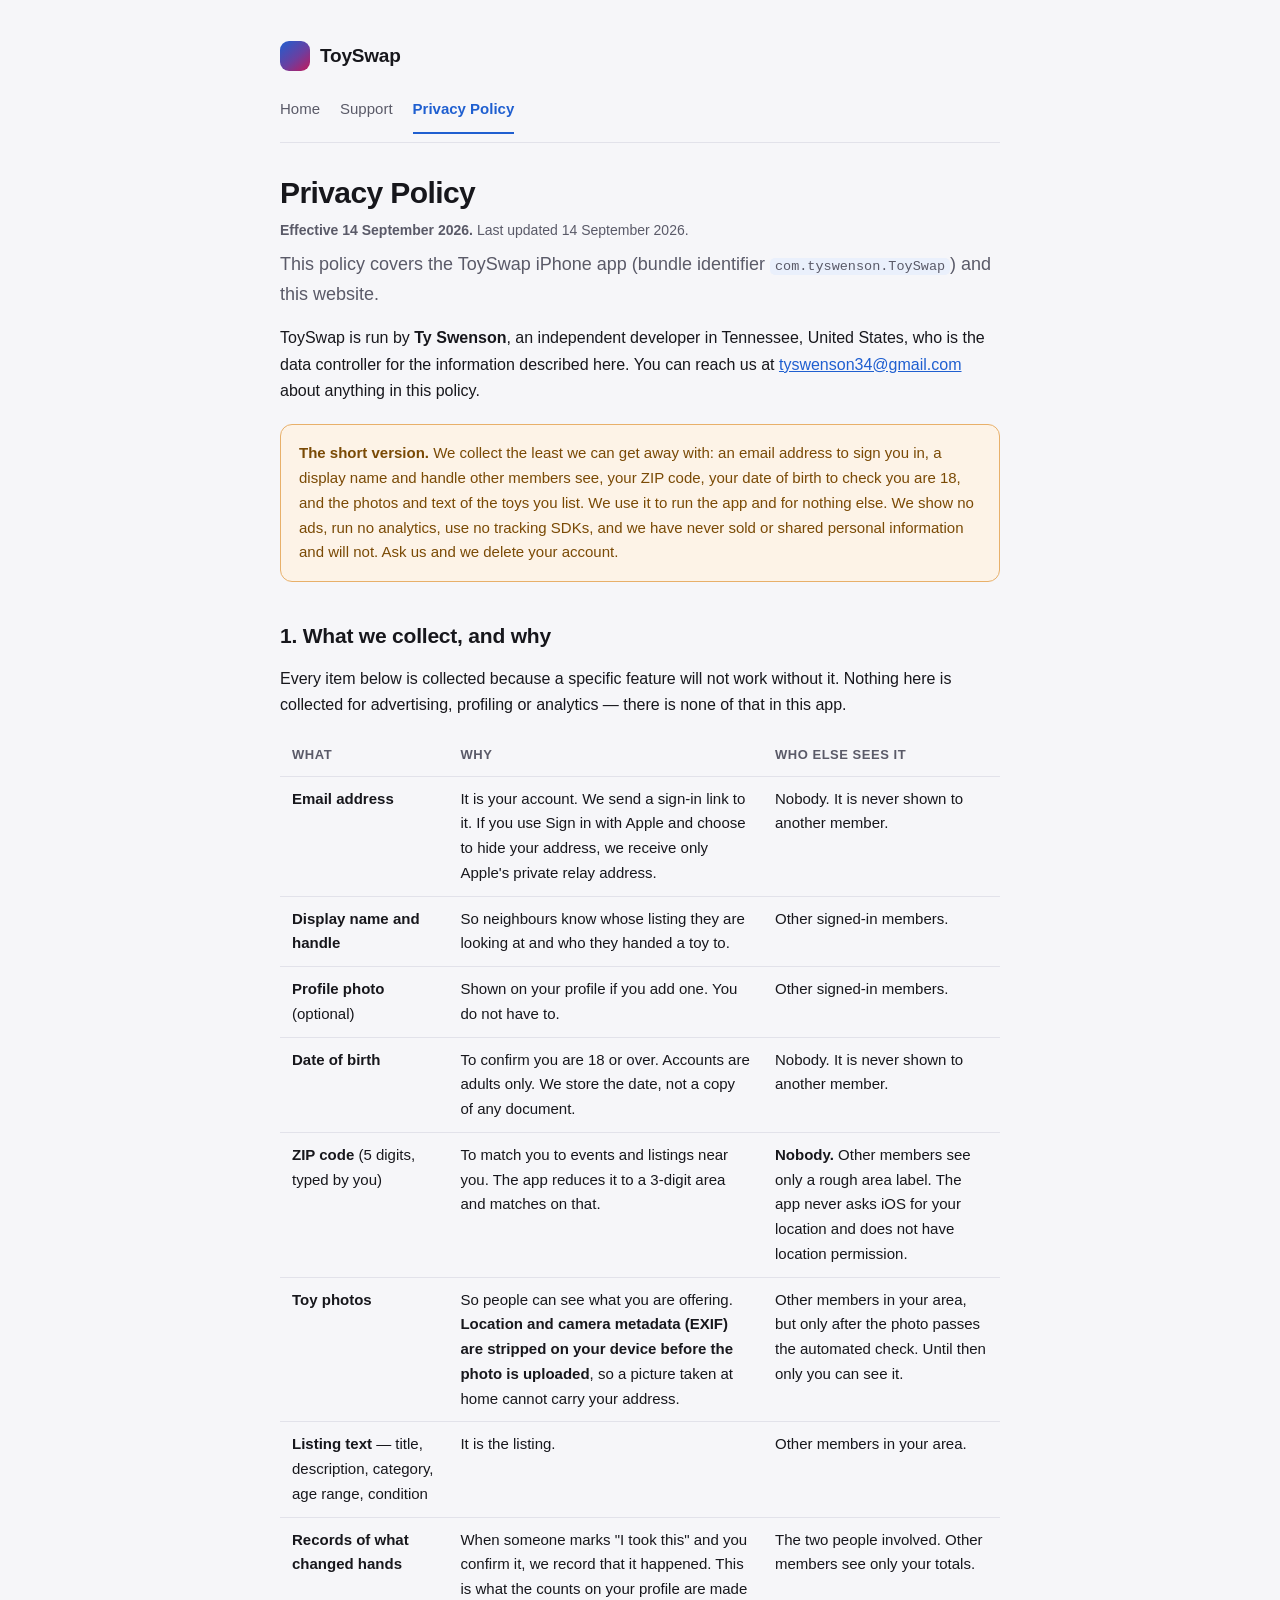
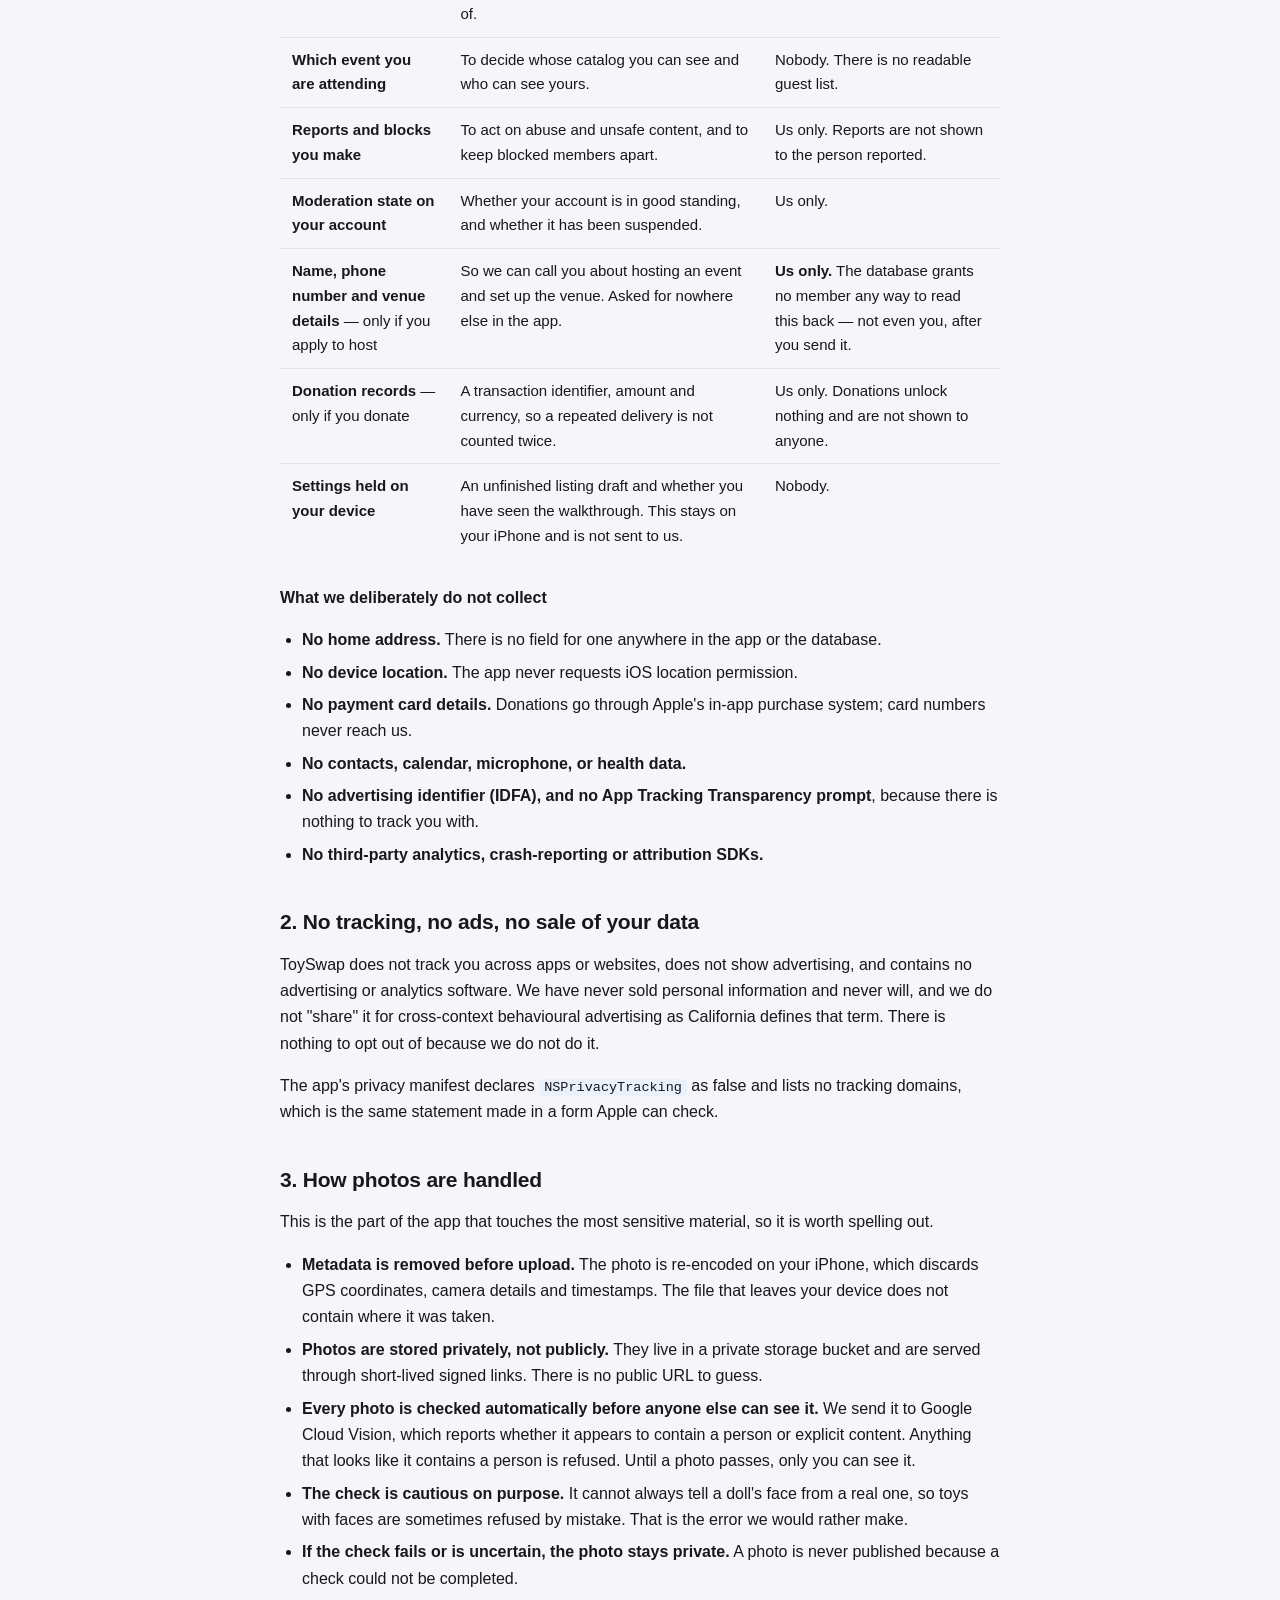
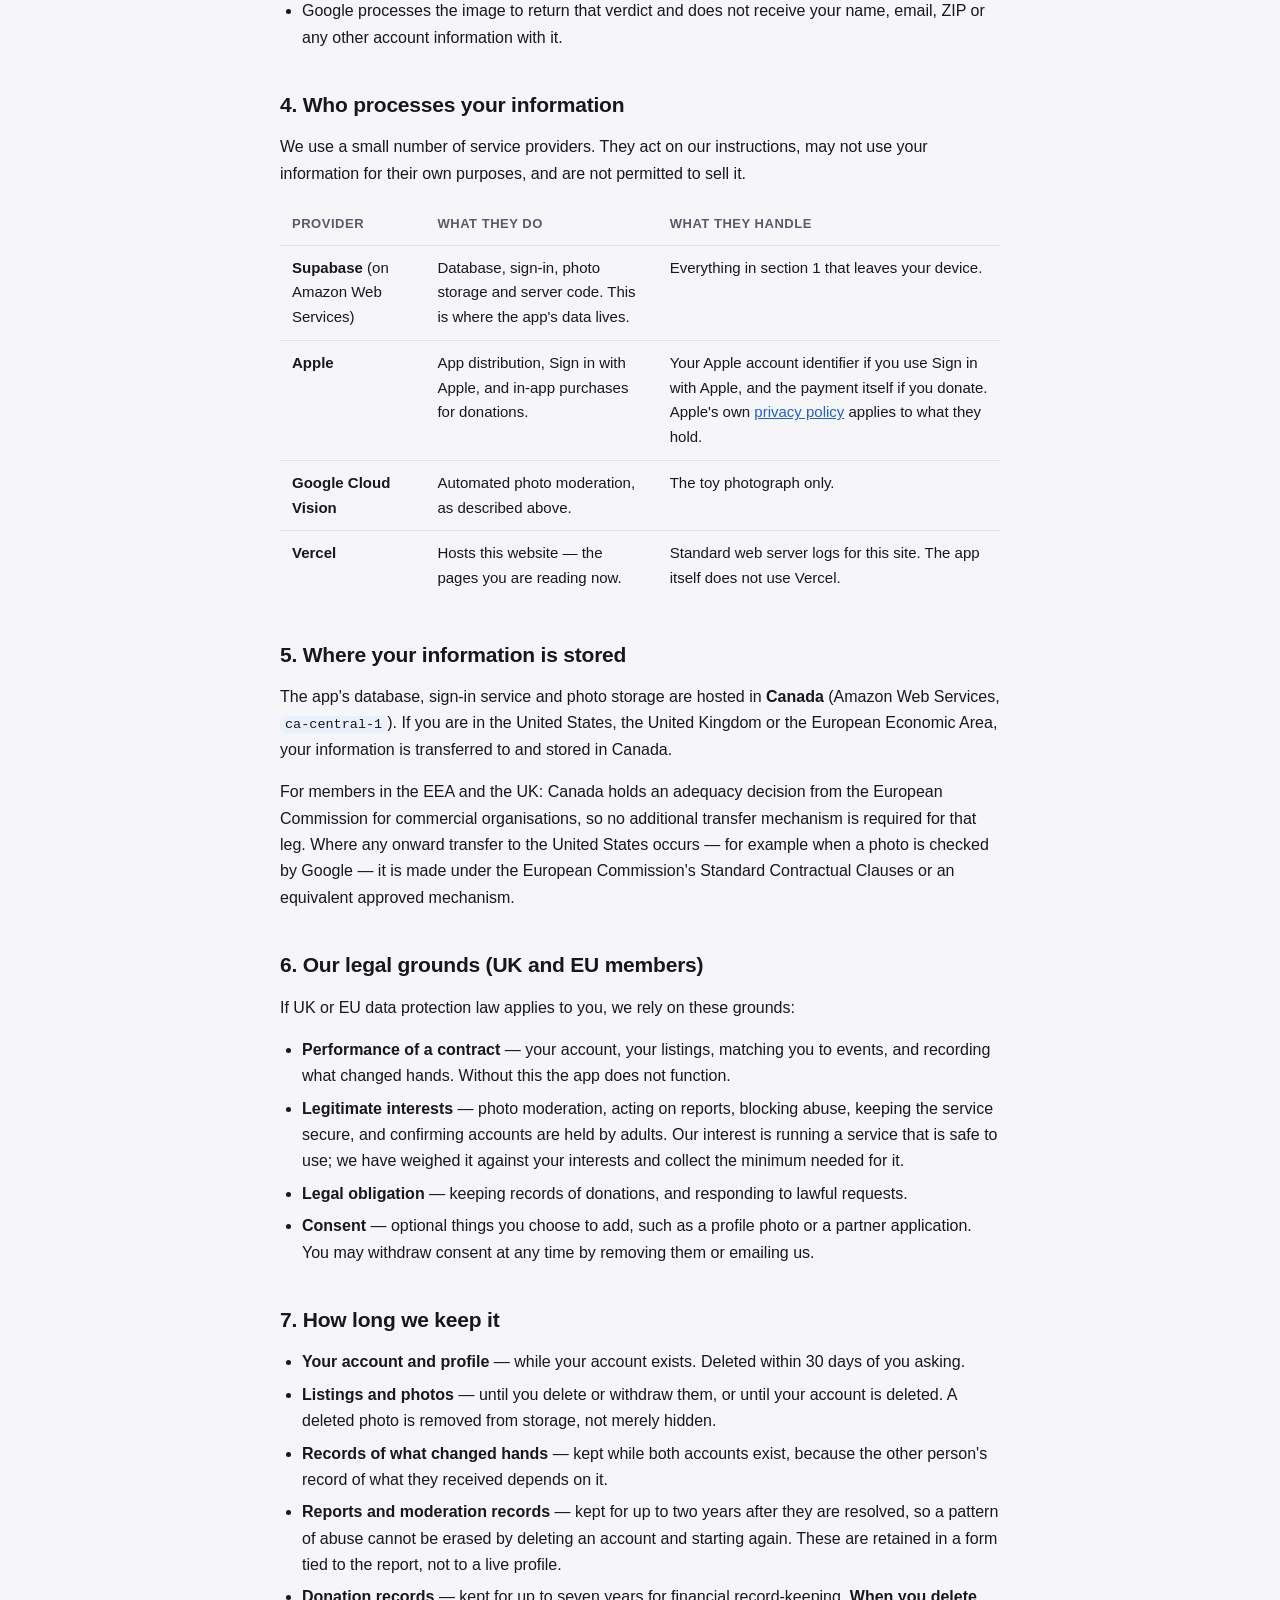
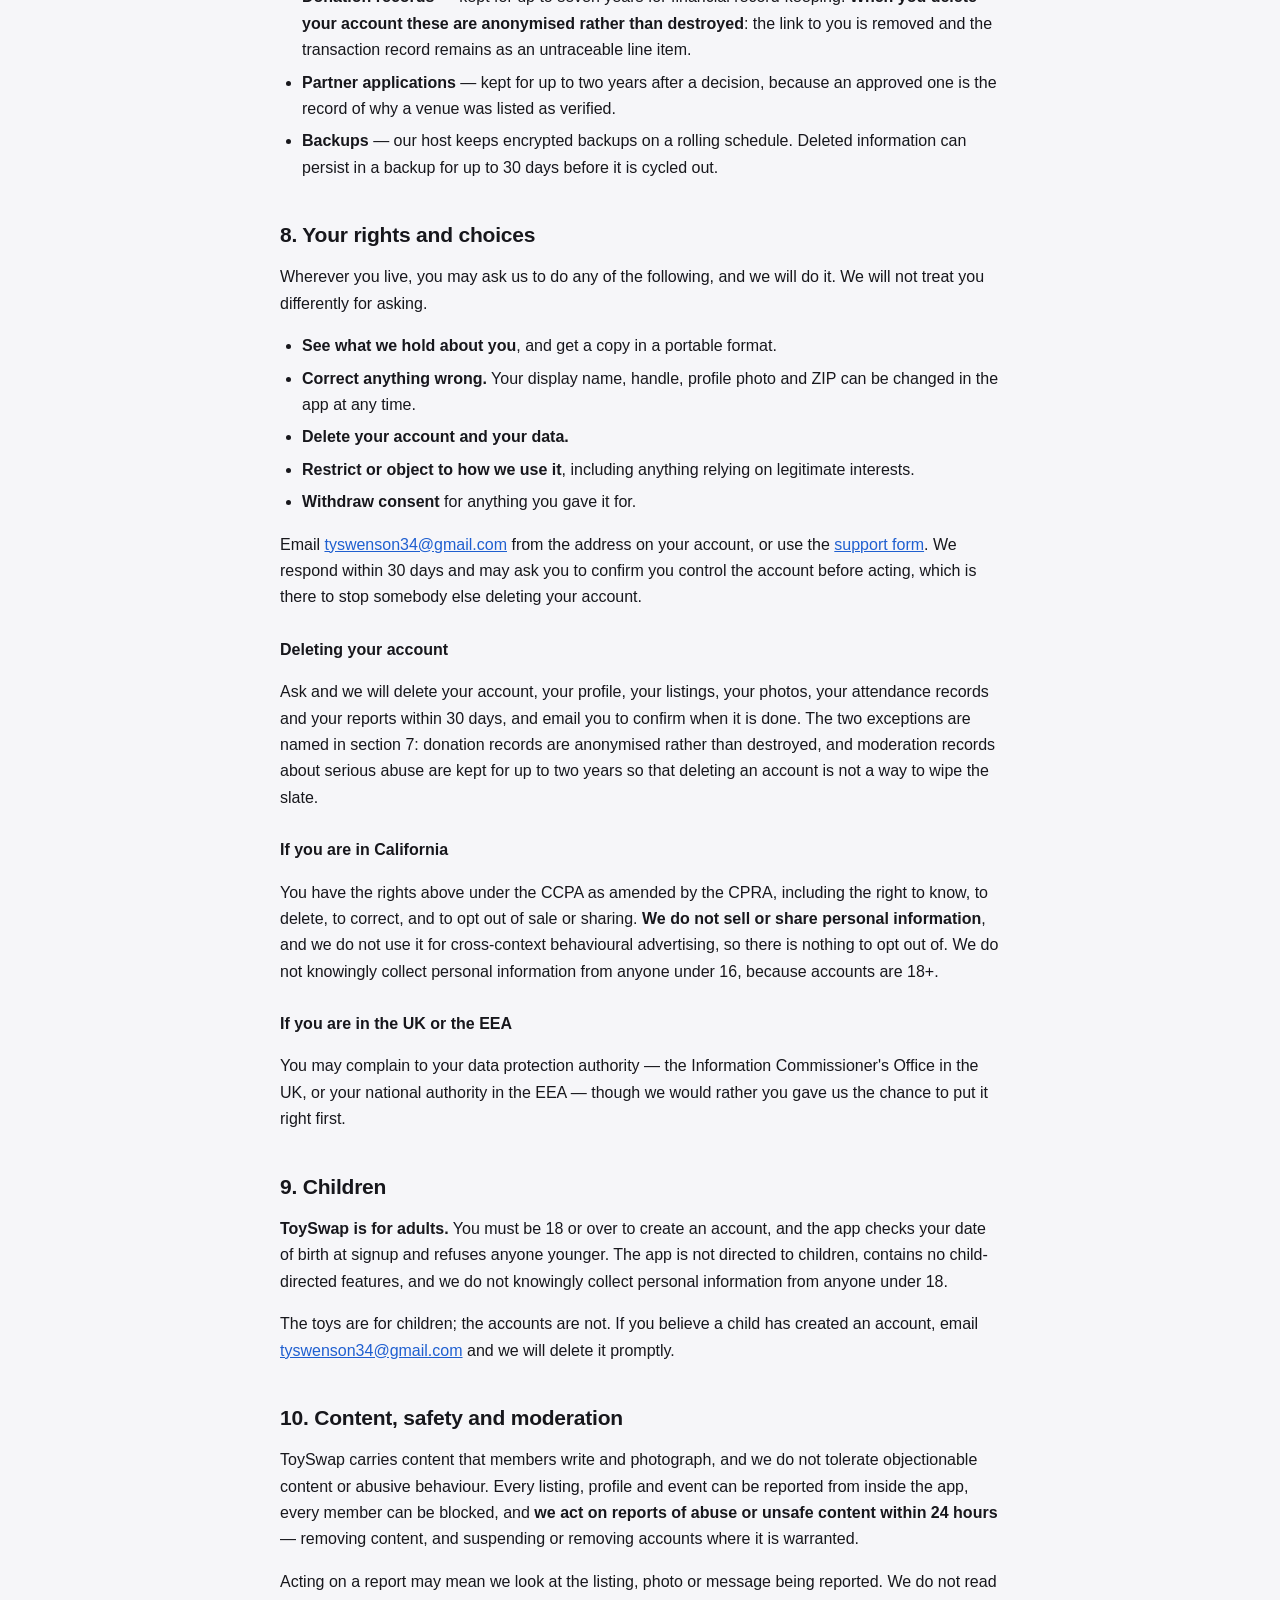
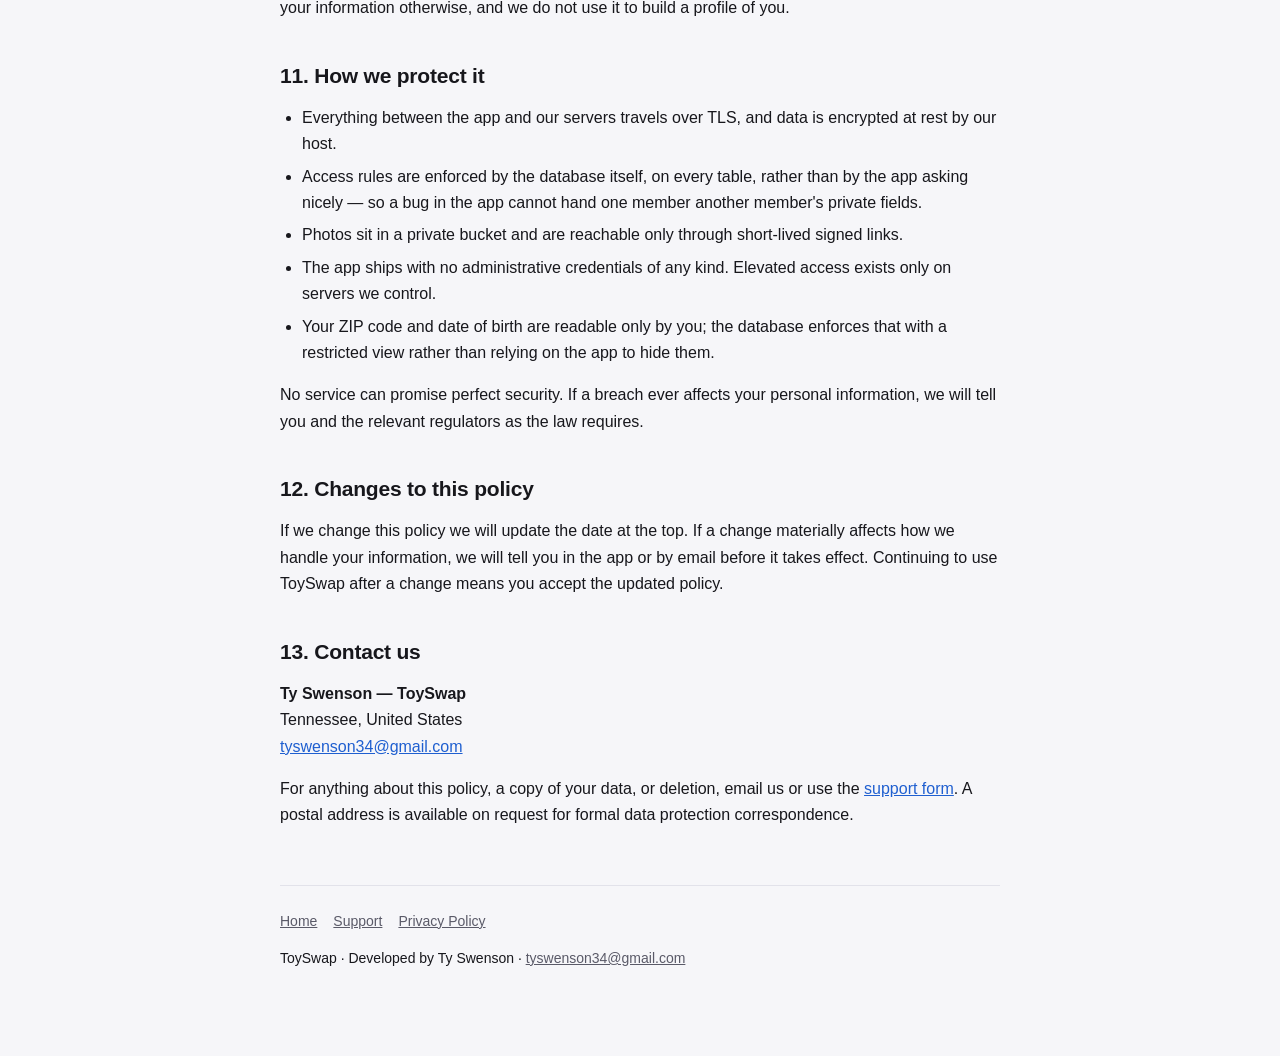
==== privacy.html @ 9ae92348 "ToySwap support and privacy site Static privacy policy and support portal for the ToySwap iPhone app" ====
<!DOCTYPE html>
<html lang="en">
<head>
<meta charset="utf-8">
<meta name="viewport" content="width=device-width, initial-scale=1">
<title>Privacy Policy — ToySwap</title>
<meta name="description" content="The ToySwap privacy policy: exactly what the app collects, why, who processes it, where it is stored, how long it is kept, and how to have it deleted.">
<meta name="color-scheme" content="light dark">
<link rel="stylesheet" href="/assets/style.css">
<link rel="icon" href="data:image/svg+xml,<svg xmlns='http://www.w3.org/2000/svg' viewBox='0 0 32 32'><rect width='32' height='32' rx='9' fill='%236b3fa0'/></svg>">
</head>
<body>
<div class="wrap">

<header class="site">
  <a class="logo" href="/"><span class="mark" aria-hidden="true"></span>ToySwap</a>
  <nav class="site" aria-label="Primary">
    <a href="/">Home</a>
    <a href="/support">Support</a>
    <a href="/privacy" aria-current="page">Privacy Policy</a>
  </nav>
</header>

<main>
  <h1>Privacy Policy</h1>
  <p class="meta"><strong>Effective 14 September 2026.</strong> Last updated 14 September 2026.</p>
  <p class="lede">
    This policy covers the ToySwap iPhone app (bundle identifier <code>com.tyswenson.ToySwap</code>)
    and this website.
  </p>

  <p>
    ToySwap is run by <strong>Ty Swenson</strong>, an independent developer in Tennessee, United
    States, who is the data controller for the information described here. You can reach us at
    <a href="mailto:tyswenson34@gmail.com">tyswenson34@gmail.com</a> about anything in this policy.
  </p>

  <div class="note">
    <p><strong>The short version.</strong> We collect the least we can get away with: an email
    address to sign you in, a display name and handle other members see, your ZIP code, your date
    of birth to check you are 18, and the photos and text of the toys you list. We use it to run
    the app and for nothing else. We show no ads, run no analytics, use no tracking SDKs, and we
    have never sold or shared personal information and will not. Ask us and we delete your
    account.</p>
  </div>

  <h2 id="collect">1. What we collect, and why</h2>
  <p>
    Every item below is collected because a specific feature will not work without it. Nothing here
    is collected for advertising, profiling or analytics — there is none of that in this app.
  </p>

  <div class="tablewrap">
  <table>
    <thead>
      <tr><th>What</th><th>Why</th><th>Who else sees it</th></tr>
    </thead>
    <tbody>
      <tr>
        <td><strong>Email address</strong></td>
        <td>It is your account. We send a sign-in link to it. If you use Sign in with Apple and choose to hide your address, we receive only Apple's private relay address.</td>
        <td>Nobody. It is never shown to another member.</td>
      </tr>
      <tr>
        <td><strong>Display name and handle</strong></td>
        <td>So neighbours know whose listing they are looking at and who they handed a toy to.</td>
        <td>Other signed-in members.</td>
      </tr>
      <tr>
        <td><strong>Profile photo</strong> (optional)</td>
        <td>Shown on your profile if you add one. You do not have to.</td>
        <td>Other signed-in members.</td>
      </tr>
      <tr>
        <td><strong>Date of birth</strong></td>
        <td>To confirm you are 18 or over. Accounts are adults only. We store the date, not a copy of any document.</td>
        <td>Nobody. It is never shown to another member.</td>
      </tr>
      <tr>
        <td><strong>ZIP code</strong> (5 digits, typed by you)</td>
        <td>To match you to events and listings near you. The app reduces it to a 3-digit area and matches on that.</td>
        <td><strong>Nobody.</strong> Other members see only a rough area label. The app never asks iOS for your location and does not have location permission.</td>
      </tr>
      <tr>
        <td><strong>Toy photos</strong></td>
        <td>So people can see what you are offering. <strong>Location and camera metadata (EXIF) are stripped on your device before the photo is uploaded</strong>, so a picture taken at home cannot carry your address.</td>
        <td>Other members in your area, but only after the photo passes the automated check. Until then only you can see it.</td>
      </tr>
      <tr>
        <td><strong>Listing text</strong> — title, description, category, age range, condition</td>
        <td>It is the listing.</td>
        <td>Other members in your area.</td>
      </tr>
      <tr>
        <td><strong>Records of what changed hands</strong></td>
        <td>When someone marks "I took this" and you confirm it, we record that it happened. This is what the counts on your profile are made of.</td>
        <td>The two people involved. Other members see only your totals.</td>
      </tr>
      <tr>
        <td><strong>Which event you are attending</strong></td>
        <td>To decide whose catalog you can see and who can see yours.</td>
        <td>Nobody. There is no readable guest list.</td>
      </tr>
      <tr>
        <td><strong>Reports and blocks you make</strong></td>
        <td>To act on abuse and unsafe content, and to keep blocked members apart.</td>
        <td>Us only. Reports are not shown to the person reported.</td>
      </tr>
      <tr>
        <td><strong>Moderation state on your account</strong></td>
        <td>Whether your account is in good standing, and whether it has been suspended.</td>
        <td>Us only.</td>
      </tr>
      <tr>
        <td><strong>Name, phone number and venue details</strong> — only if you apply to host</td>
        <td>So we can call you about hosting an event and set up the venue. Asked for nowhere else in the app.</td>
        <td><strong>Us only.</strong> The database grants no member any way to read this back — not even you, after you send it.</td>
      </tr>
      <tr>
        <td><strong>Donation records</strong> — only if you donate</td>
        <td>A transaction identifier, amount and currency, so a repeated delivery is not counted twice.</td>
        <td>Us only. Donations unlock nothing and are not shown to anyone.</td>
      </tr>
      <tr>
        <td><strong>Settings held on your device</strong></td>
        <td>An unfinished listing draft and whether you have seen the walkthrough. This stays on your iPhone and is not sent to us.</td>
        <td>Nobody.</td>
      </tr>
    </tbody>
  </table>
  </div>

  <h3>What we deliberately do not collect</h3>
  <ul>
    <li><strong>No home address.</strong> There is no field for one anywhere in the app or the database.</li>
    <li><strong>No device location.</strong> The app never requests iOS location permission.</li>
    <li><strong>No payment card details.</strong> Donations go through Apple's in-app purchase system; card numbers never reach us.</li>
    <li><strong>No contacts, calendar, microphone, or health data.</strong></li>
    <li><strong>No advertising identifier (IDFA), and no App Tracking Transparency prompt</strong>, because there is nothing to track you with.</li>
    <li><strong>No third-party analytics, crash-reporting or attribution SDKs.</strong></li>
  </ul>

  <h2 id="tracking">2. No tracking, no ads, no sale of your data</h2>
  <p>
    ToySwap does not track you across apps or websites, does not show advertising, and contains no
    advertising or analytics software. We have never sold personal information and never will, and
    we do not "share" it for cross-context behavioural advertising as California defines that term.
    There is nothing to opt out of because we do not do it.
  </p>
  <p>
    The app's privacy manifest declares <code>NSPrivacyTracking</code> as false and lists no
    tracking domains, which is the same statement made in a form Apple can check.
  </p>

  <h2 id="photos">3. How photos are handled</h2>
  <p>This is the part of the app that touches the most sensitive material, so it is worth spelling out.</p>
  <ul>
    <li><strong>Metadata is removed before upload.</strong> The photo is re-encoded on your iPhone, which discards GPS coordinates, camera details and timestamps. The file that leaves your device does not contain where it was taken.</li>
    <li><strong>Photos are stored privately, not publicly.</strong> They live in a private storage bucket and are served through short-lived signed links. There is no public URL to guess.</li>
    <li><strong>Every photo is checked automatically before anyone else can see it.</strong> We send it to Google Cloud Vision, which reports whether it appears to contain a person or explicit content. Anything that looks like it contains a person is refused. Until a photo passes, only you can see it.</li>
    <li><strong>The check is cautious on purpose.</strong> It cannot always tell a doll's face from a real one, so toys with faces are sometimes refused by mistake. That is the error we would rather make.</li>
    <li><strong>If the check fails or is uncertain, the photo stays private.</strong> A photo is never published because a check could not be completed.</li>
    <li>Google processes the image to return that verdict and does not receive your name, email, ZIP or any other account information with it.</li>
  </ul>

  <h2 id="processors">4. Who processes your information</h2>
  <p>
    We use a small number of service providers. They act on our instructions, may not use your
    information for their own purposes, and are not permitted to sell it.
  </p>
  <div class="tablewrap">
  <table>
    <thead><tr><th>Provider</th><th>What they do</th><th>What they handle</th></tr></thead>
    <tbody>
      <tr>
        <td><strong>Supabase</strong> (on Amazon Web Services)</td>
        <td>Database, sign-in, photo storage and server code. This is where the app's data lives.</td>
        <td>Everything in section 1 that leaves your device.</td>
      </tr>
      <tr>
        <td><strong>Apple</strong></td>
        <td>App distribution, Sign in with Apple, and in-app purchases for donations.</td>
        <td>Your Apple account identifier if you use Sign in with Apple, and the payment itself if you donate. Apple's own <a href="https://www.apple.com/legal/privacy/" rel="noopener">privacy policy</a> applies to what they hold.</td>
      </tr>
      <tr>
        <td><strong>Google Cloud Vision</strong></td>
        <td>Automated photo moderation, as described above.</td>
        <td>The toy photograph only.</td>
      </tr>
      <tr>
        <td><strong>Vercel</strong></td>
        <td>Hosts this website — the pages you are reading now.</td>
        <td>Standard web server logs for this site. The app itself does not use Vercel.</td>
      </tr>
    </tbody>
  </table>
  </div>

  <h2 id="location">5. Where your information is stored</h2>
  <p>
    The app's database, sign-in service and photo storage are hosted in <strong>Canada</strong>
    (Amazon Web Services, <code>ca-central-1</code>). If you are in the United States, the United
    Kingdom or the European Economic Area, your information is transferred to and stored in Canada.
  </p>
  <p>
    For members in the EEA and the UK: Canada holds an adequacy decision from the European
    Commission for commercial organisations, so no additional transfer mechanism is required for
    that leg. Where any onward transfer to the United States occurs — for example when a photo is
    checked by Google — it is made under the European Commission's Standard Contractual Clauses or
    an equivalent approved mechanism.
  </p>

  <h2 id="legal">6. Our legal grounds (UK and EU members)</h2>
  <p>If UK or EU data protection law applies to you, we rely on these grounds:</p>
  <ul>
    <li><strong>Performance of a contract</strong> — your account, your listings, matching you to events, and recording what changed hands. Without this the app does not function.</li>
    <li><strong>Legitimate interests</strong> — photo moderation, acting on reports, blocking abuse, keeping the service secure, and confirming accounts are held by adults. Our interest is running a service that is safe to use; we have weighed it against your interests and collect the minimum needed for it.</li>
    <li><strong>Legal obligation</strong> — keeping records of donations, and responding to lawful requests.</li>
    <li><strong>Consent</strong> — optional things you choose to add, such as a profile photo or a partner application. You may withdraw consent at any time by removing them or emailing us.</li>
  </ul>

  <h2 id="retention">7. How long we keep it</h2>
  <ul>
    <li><strong>Your account and profile</strong> — while your account exists. Deleted within 30 days of you asking.</li>
    <li><strong>Listings and photos</strong> — until you delete or withdraw them, or until your account is deleted. A deleted photo is removed from storage, not merely hidden.</li>
    <li><strong>Records of what changed hands</strong> — kept while both accounts exist, because the other person's record of what they received depends on it.</li>
    <li><strong>Reports and moderation records</strong> — kept for up to two years after they are resolved, so a pattern of abuse cannot be erased by deleting an account and starting again. These are retained in a form tied to the report, not to a live profile.</li>
    <li><strong>Donation records</strong> — kept for up to seven years for financial record-keeping. <strong>When you delete your account these are anonymised rather than destroyed</strong>: the link to you is removed and the transaction record remains as an untraceable line item.</li>
    <li><strong>Partner applications</strong> — kept for up to two years after a decision, because an approved one is the record of why a venue was listed as verified.</li>
    <li><strong>Backups</strong> — our host keeps encrypted backups on a rolling schedule. Deleted information can persist in a backup for up to 30 days before it is cycled out.</li>
  </ul>

  <h2 id="rights">8. Your rights and choices</h2>
  <p>
    Wherever you live, you may ask us to do any of the following, and we will do it. We will not
    treat you differently for asking.
  </p>
  <ul>
    <li><strong>See what we hold about you</strong>, and get a copy in a portable format.</li>
    <li><strong>Correct anything wrong.</strong> Your display name, handle, profile photo and ZIP can be changed in the app at any time.</li>
    <li><strong>Delete your account and your data.</strong></li>
    <li><strong>Restrict or object to how we use it</strong>, including anything relying on legitimate interests.</li>
    <li><strong>Withdraw consent</strong> for anything you gave it for.</li>
  </ul>
  <p>
    Email <a href="mailto:tyswenson34@gmail.com">tyswenson34@gmail.com</a> from the address on your
    account, or use the <a href="/support">support form</a>. We respond within 30 days and may ask
    you to confirm you control the account before acting, which is there to stop somebody else
    deleting your account.
  </p>

  <h3>Deleting your account</h3>
  <p>
    Ask and we will delete your account, your profile, your listings, your photos, your attendance
    records and your reports within 30 days, and email you to confirm when it is done. The two
    exceptions are named in section 7: donation records are anonymised rather than destroyed, and
    moderation records about serious abuse are kept for up to two years so that deleting an account
    is not a way to wipe the slate.
  </p>

  <h3>If you are in California</h3>
  <p>
    You have the rights above under the CCPA as amended by the CPRA, including the right to know,
    to delete, to correct, and to opt out of sale or sharing. <strong>We do not sell or share
    personal information</strong>, and we do not use it for cross-context behavioural advertising,
    so there is nothing to opt out of. We do not knowingly collect personal information from anyone
    under 16, because accounts are 18+.
  </p>

  <h3>If you are in the UK or the EEA</h3>
  <p>
    You may complain to your data protection authority — the Information Commissioner's Office in
    the UK, or your national authority in the EEA — though we would rather you gave us the chance
    to put it right first.
  </p>

  <h2 id="children">9. Children</h2>
  <p>
    <strong>ToySwap is for adults.</strong> You must be 18 or over to create an account, and the
    app checks your date of birth at signup and refuses anyone younger. The app is not directed to
    children, contains no child-directed features, and we do not knowingly collect personal
    information from anyone under 18.
  </p>
  <p>
    The toys are for children; the accounts are not. If you believe a child has created an account,
    email <a href="mailto:tyswenson34@gmail.com">tyswenson34@gmail.com</a> and we will delete it
    promptly.
  </p>

  <h2 id="safety">10. Content, safety and moderation</h2>
  <p>
    ToySwap carries content that members write and photograph, and we do not tolerate objectionable
    content or abusive behaviour. Every listing, profile and event can be reported from inside the
    app, every member can be blocked, and <strong>we act on reports of abuse or unsafe content
    within 24 hours</strong> — removing content, and suspending or removing accounts where it is
    warranted.
  </p>
  <p>
    Acting on a report may mean we look at the listing, photo or message being reported. We do not
    read your information otherwise, and we do not use it to build a profile of you.
  </p>

  <h2 id="security">11. How we protect it</h2>
  <ul>
    <li>Everything between the app and our servers travels over TLS, and data is encrypted at rest by our host.</li>
    <li>Access rules are enforced by the database itself, on every table, rather than by the app asking nicely — so a bug in the app cannot hand one member another member's private fields.</li>
    <li>Photos sit in a private bucket and are reachable only through short-lived signed links.</li>
    <li>The app ships with no administrative credentials of any kind. Elevated access exists only on servers we control.</li>
    <li>Your ZIP code and date of birth are readable only by you; the database enforces that with a restricted view rather than relying on the app to hide them.</li>
  </ul>
  <p>
    No service can promise perfect security. If a breach ever affects your personal information, we
    will tell you and the relevant regulators as the law requires.
  </p>

  <h2 id="changes">12. Changes to this policy</h2>
  <p>
    If we change this policy we will update the date at the top. If a change materially affects how
    we handle your information, we will tell you in the app or by email before it takes effect.
    Continuing to use ToySwap after a change means you accept the updated policy.
  </p>

  <h2 id="contact">13. Contact us</h2>
  <p>
    <strong>Ty Swenson — ToySwap</strong><br>
    Tennessee, United States<br>
    <a href="mailto:tyswenson34@gmail.com">tyswenson34@gmail.com</a>
  </p>
  <p>
    For anything about this policy, a copy of your data, or deletion, email us or use the
    <a href="/support">support form</a>. A postal address is available on request for formal data
    protection correspondence.
  </p>
</main>

<footer class="site">
  <nav aria-label="Footer">
    <a href="/">Home</a>
    <a href="/support">Support</a>
    <a href="/privacy">Privacy Policy</a>
  </nav>
  <p>ToySwap · Developed by Ty Swenson · <a href="mailto:tyswenson34@gmail.com">tyswenson34@gmail.com</a></p>
</footer>

</div>
</body>
</html>
---- assets/style.css ----
/* ToySwap support site — one stylesheet, no build step, no dependencies.
   Brand colours are lifted from the app's asset catalog so the two read as one
   product. Every colour is declared for light first and overridden for dark, so a
   value can never exist in only one appearance. */

:root {
  --brand-blue: #1f5fd0;
  --brand-pink: #c2185b;
  --brand-purple: #6b3fa0;

  --bg: #f6f6f9;
  --surface: #ffffff;
  --border: #e2e2ea;
  --text: #17171c;
  --text-muted: #5a5a68;
  --accent: var(--brand-blue);
  --accent-soft: #eaf0fc;
  --warn-bg: #fdf3e7;
  --warn-border: #e8b06a;
  --warn-text: #7a4a05;
  --shadow: 0 1px 2px rgba(16, 16, 30, 0.05), 0 8px 24px rgba(16, 16, 30, 0.06);
}

@media (prefers-color-scheme: dark) {
  :root {
    --brand-blue: #8ab4ff;
    --brand-pink: #ff9ec4;
    --brand-purple: #c4a2f5;

    --bg: #101014;
    --surface: #1a1a21;
    --border: #2e2e39;
    --text: #f2f2f6;
    --text-muted: #a6a6b5;
    --accent: var(--brand-blue);
    --accent-soft: #1c2740;
    --warn-bg: #2a2114;
    --warn-border: #7a5a25;
    --warn-text: #f0cf9a;
    --shadow: none;
  }
}

* { box-sizing: border-box; }

html { -webkit-text-size-adjust: 100%; }

body {
  margin: 0;
  background: var(--bg);
  color: var(--text);
  font: 16px/1.65 -apple-system, BlinkMacSystemFont, "Segoe UI", Roboto,
        "Helvetica Neue", Arial, sans-serif;
  padding: 0 20px 72px;
}

.wrap { max-width: 720px; margin: 0 auto; }

/* ---- Header ---- */

header.site {
  padding: 40px 0 8px;
  border-bottom: 1px solid var(--border);
  margin-bottom: 32px;
}

.logo {
  display: inline-flex;
  align-items: center;
  gap: 10px;
  font-weight: 700;
  font-size: 19px;
  letter-spacing: -0.01em;
  color: var(--text);
  text-decoration: none;
}

.logo .mark {
  width: 30px; height: 30px;
  border-radius: 9px;
  background: linear-gradient(140deg, var(--brand-blue), var(--brand-purple) 55%, var(--brand-pink));
  flex: none;
}

nav.site { margin-top: 18px; display: flex; gap: 20px; flex-wrap: wrap; }

nav.site a {
  color: var(--text-muted);
  text-decoration: none;
  font-size: 15px;
  padding-bottom: 10px;
  border-bottom: 2px solid transparent;
}

nav.site a:hover { color: var(--text); }
nav.site a[aria-current="page"] { color: var(--accent); border-bottom-color: var(--accent); font-weight: 600; }

/* ---- Type ---- */

h1 { font-size: 30px; line-height: 1.2; letter-spacing: -0.02em; margin: 0 0 8px; }
h2 { font-size: 21px; line-height: 1.3; letter-spacing: -0.01em; margin: 40px 0 12px; }
h3 { font-size: 16px; margin: 26px 0 8px; }
p, li { color: var(--text); }
.lede { font-size: 18px; color: var(--text-muted); margin: 0 0 4px; }
.meta { font-size: 14px; color: var(--text-muted); margin: 0 0 8px; }
a { color: var(--accent); }
ul { padding-left: 22px; }
li { margin: 6px 0; }
strong { font-weight: 650; }
code {
  font: 13.5px/1.4 ui-monospace, SFMono-Regular, Menlo, monospace;
  background: var(--accent-soft);
  padding: 1px 5px;
  border-radius: 5px;
}

/* ---- Cards ---- */

.card {
  background: var(--surface);
  border: 1px solid var(--border);
  border-radius: 14px;
  padding: 22px;
  margin: 20px 0;
  box-shadow: var(--shadow);
}

.card h2, .card h3 { margin-top: 0; }

.cardlink {
  display: block;
  text-decoration: none;
  color: inherit;
  transition: border-color 0.15s ease, transform 0.15s ease;
}
.cardlink:hover { border-color: var(--accent); transform: translateY(-1px); }
.cardlink .title { font-weight: 650; font-size: 17px; color: var(--accent); margin: 0 0 4px; }
.cardlink p { margin: 0; color: var(--text-muted); font-size: 15px; }

.note {
  background: var(--warn-bg);
  border: 1px solid var(--warn-border);
  color: var(--warn-text);
  border-radius: 12px;
  padding: 16px 18px;
  margin: 20px 0;
  font-size: 15px;
}
.note p { color: inherit; margin: 0; }
.note p + p { margin-top: 8px; }

/* ---- Data table ---- */

.tablewrap { overflow-x: auto; margin: 16px 0; }
table { border-collapse: collapse; width: 100%; font-size: 15px; min-width: 460px; }
th, td { text-align: left; padding: 10px 12px; border-bottom: 1px solid var(--border); vertical-align: top; }
th { font-weight: 650; color: var(--text-muted); font-size: 13px; text-transform: uppercase; letter-spacing: 0.04em; }
tbody tr:last-child td { border-bottom: none; }

/* ---- Form ---- */

label { display: block; font-weight: 600; font-size: 14.5px; margin: 18px 0 6px; }
.hint { font-weight: 400; color: var(--text-muted); font-size: 13.5px; display: block; margin-top: 2px; }

input, select, textarea {
  width: 100%;
  font: inherit;
  font-size: 16px; /* 16px stops iOS Safari zooming on focus */
  color: var(--text);
  background: var(--bg);
  border: 1px solid var(--border);
  border-radius: 10px;
  padding: 11px 12px;
}
textarea { min-height: 150px; resize: vertical; }
input:focus-visible, select:focus-visible, textarea:focus-visible,
button:focus-visible, a:focus-visible {
  outline: 2px solid var(--accent);
  outline-offset: 2px;
}

.actions { display: flex; flex-wrap: wrap; gap: 10px; margin-top: 24px; }

button {
  font: inherit;
  font-weight: 600;
  font-size: 16px;
  border-radius: 10px;
  padding: 12px 20px;
  cursor: pointer;
  border: 1px solid transparent;
}
button.primary { background: var(--accent); color: #fff; }
button.secondary { background: var(--surface); color: var(--accent); border-color: var(--border); }
button:hover { filter: brightness(1.06); }

@media (prefers-color-scheme: dark) {
  button.primary { color: #10131c; }
}

.status {
  margin-top: 14px;
  font-size: 14.5px;
  color: var(--text-muted);
  min-height: 1.4em;
}
.status.ok { color: var(--brand-blue); font-weight: 600; }

/* The email address, stated in plain text so it is readable with scripting off
   and copyable by anyone who would rather not use the form. */
.mailrow {
  display: flex;
  flex-wrap: wrap;
  align-items: center;
  gap: 10px;
  margin-top: 10px;
}
.mailrow a { font-weight: 650; font-size: 17px; word-break: break-all; }

footer.site {
  margin-top: 56px;
  padding-top: 24px;
  border-top: 1px solid var(--border);
  font-size: 14px;
  color: var(--text-muted);
}
footer.site a { color: var(--text-muted); }
footer.site nav { display: flex; gap: 16px; flex-wrap: wrap; margin-bottom: 10px; }

@media (max-width: 520px) {
  h1 { font-size: 26px; }
  body { padding-bottom: 48px; }
  .card { padding: 18px; }
}

.mailnote { margin-top: 14px; }
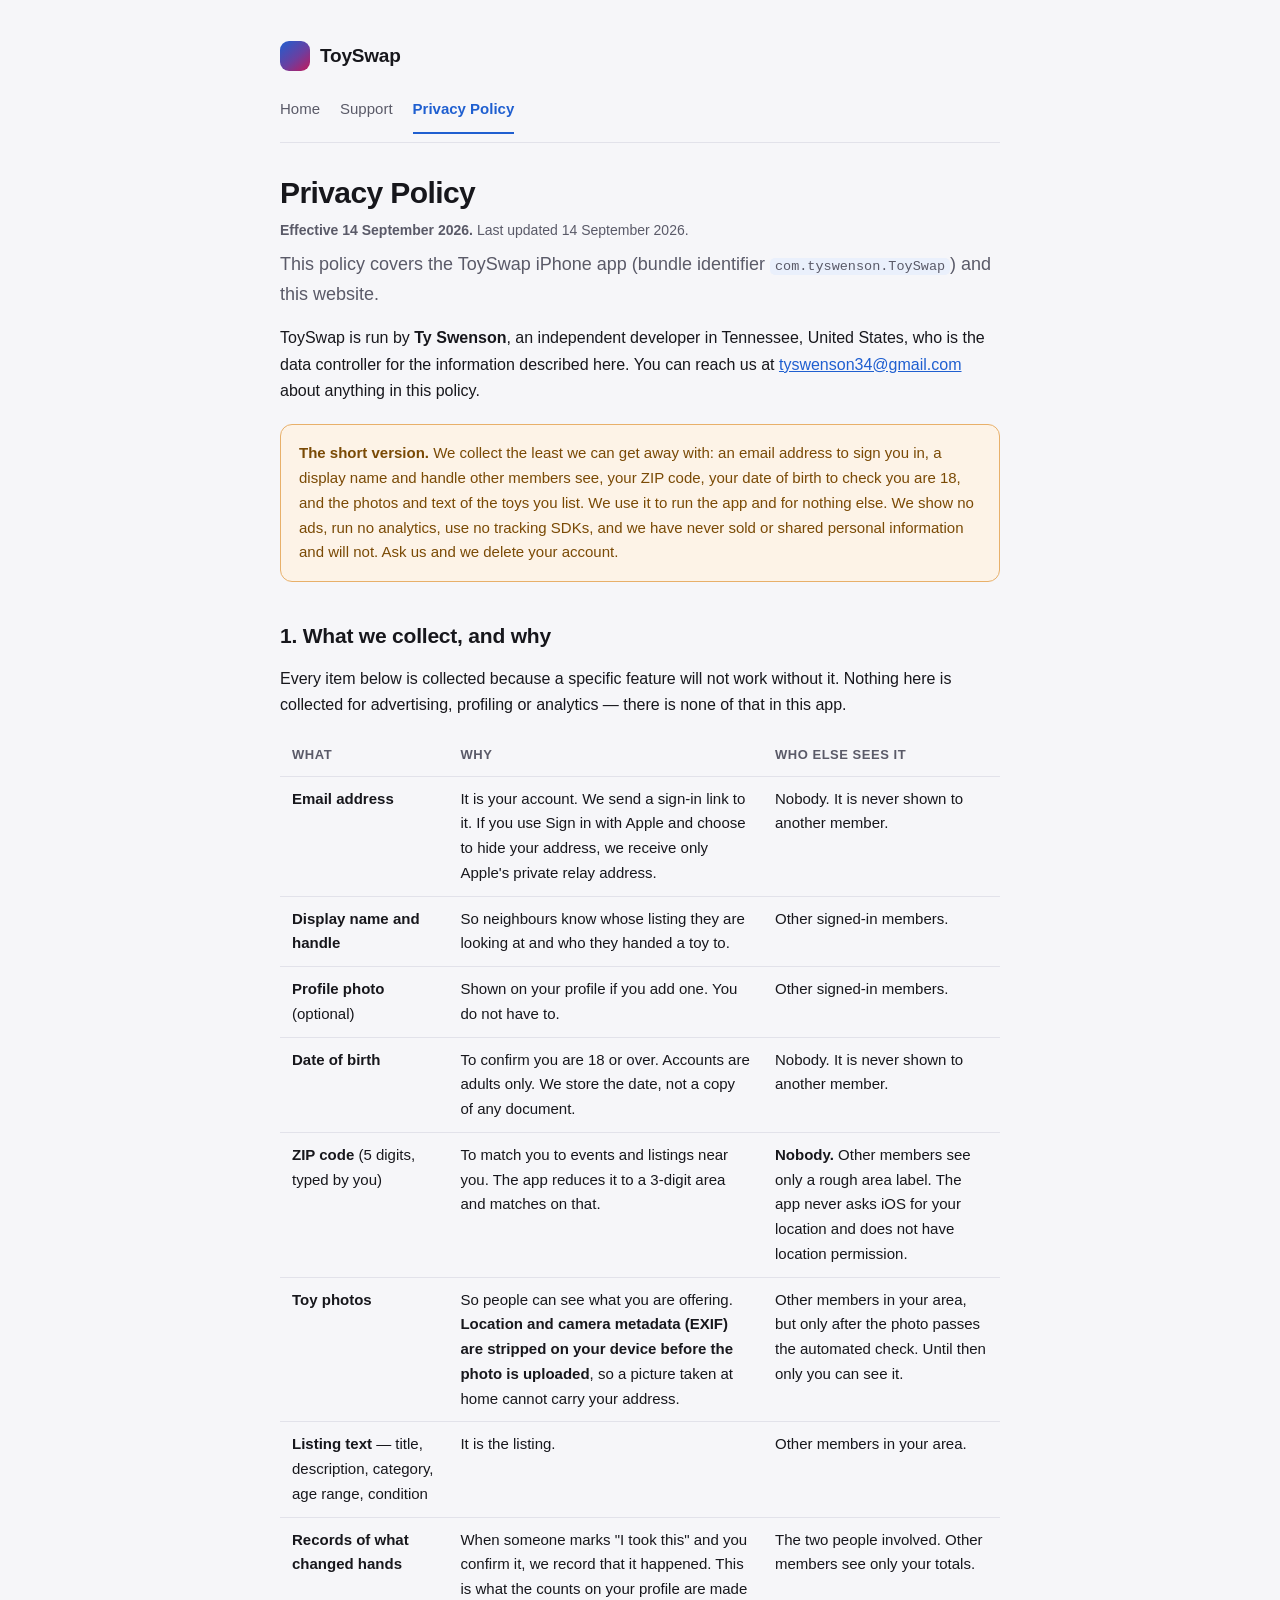
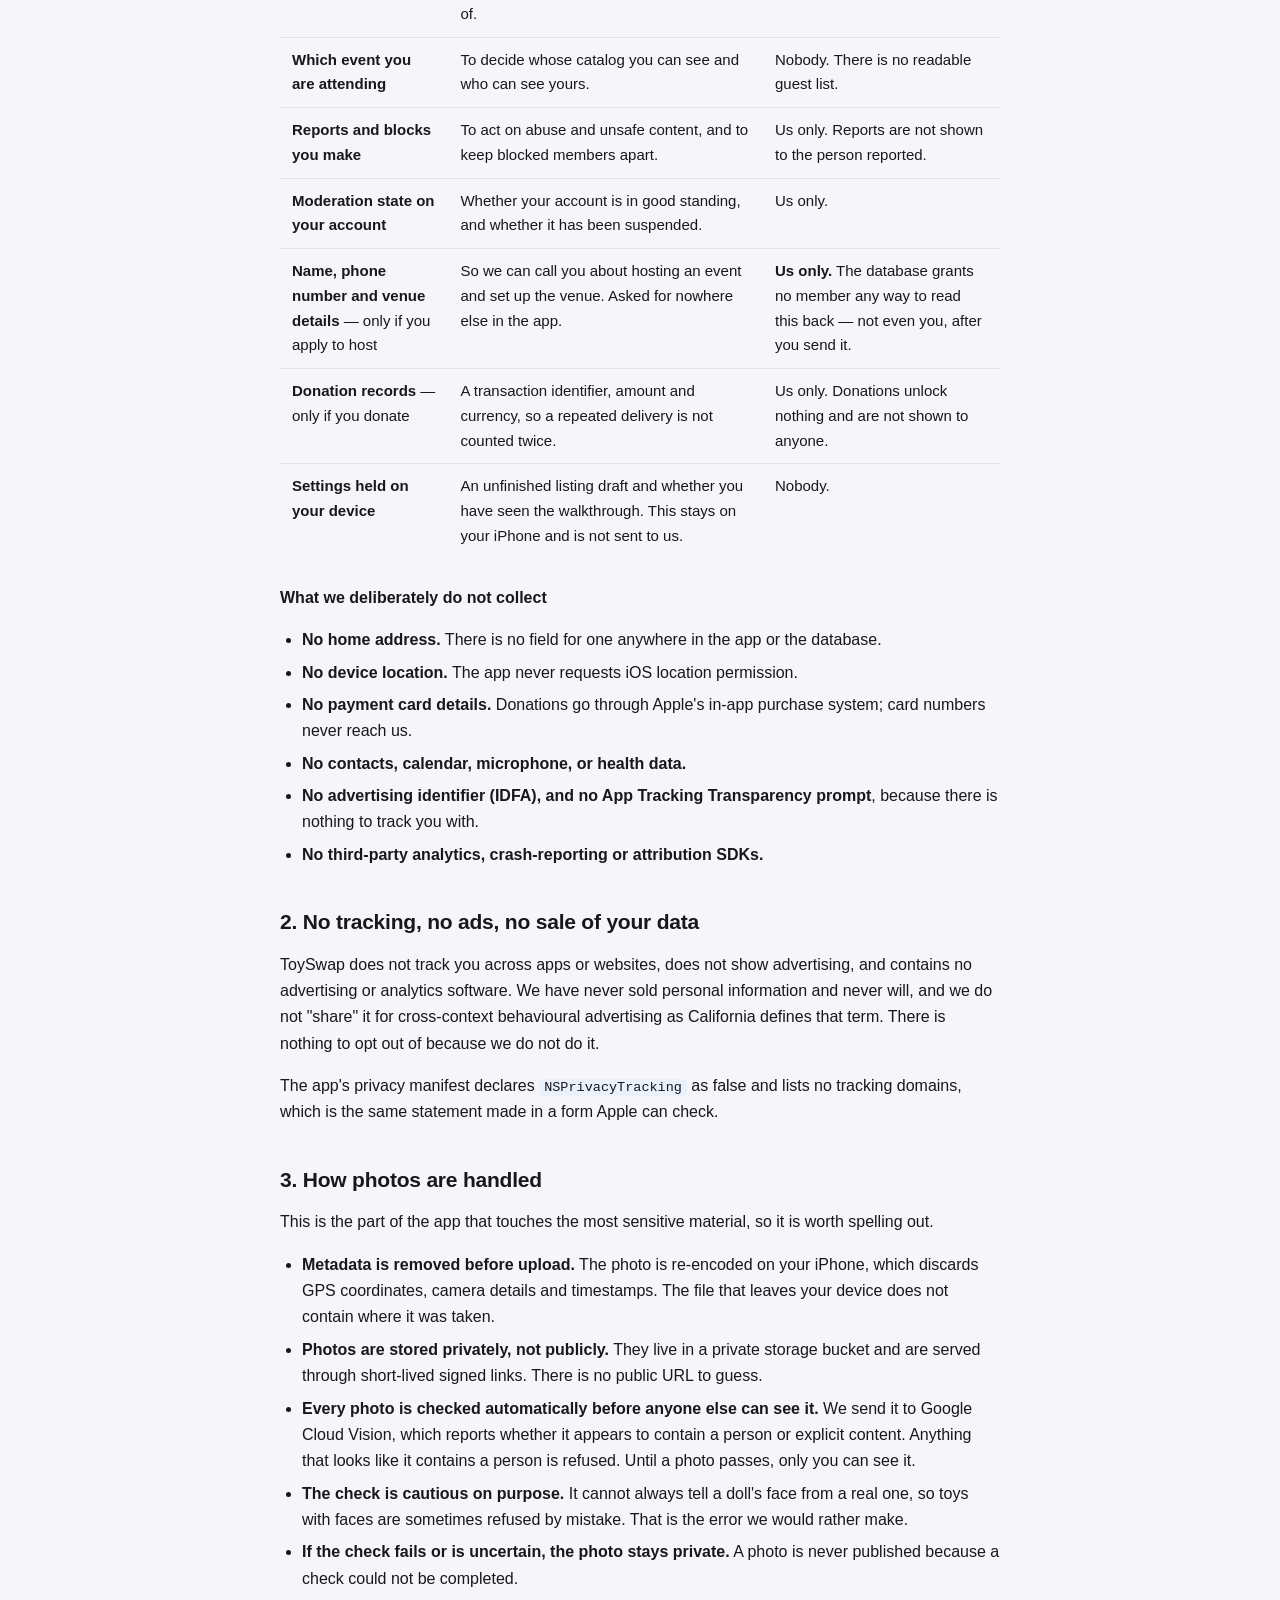
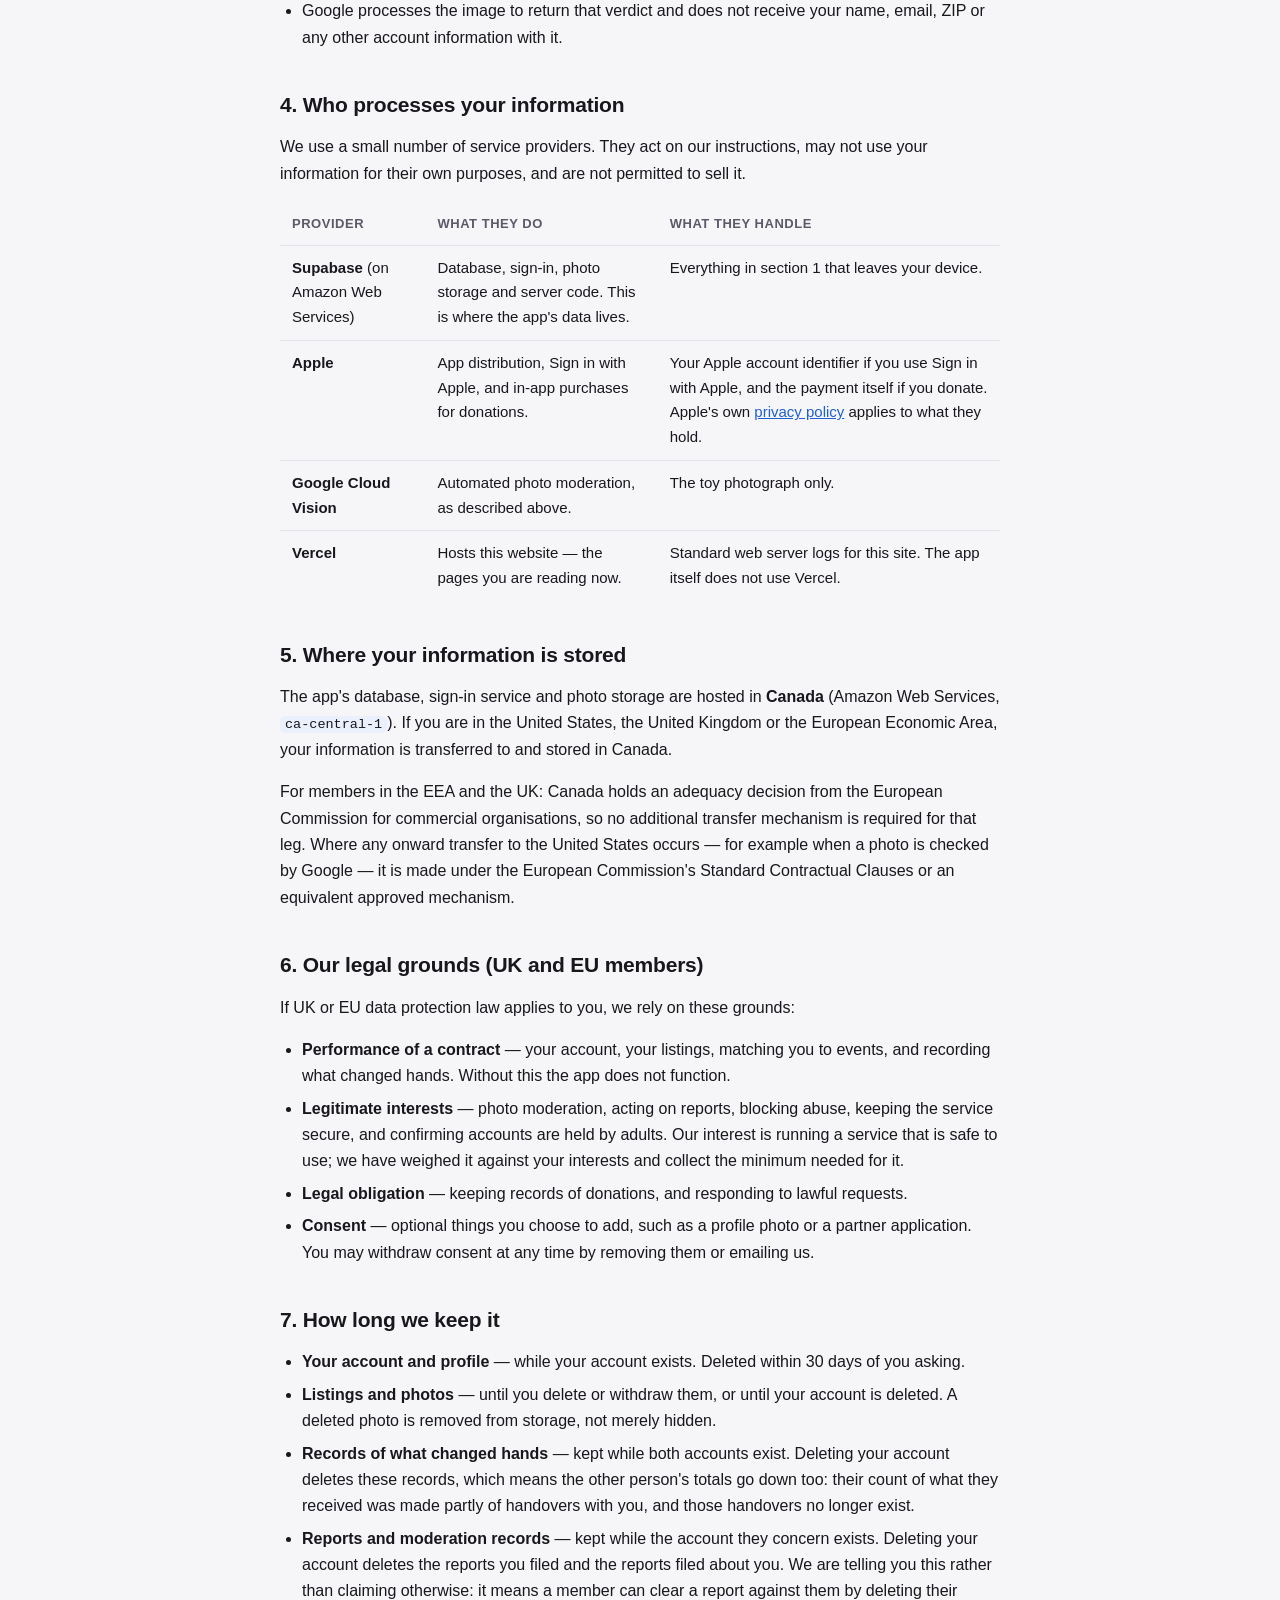
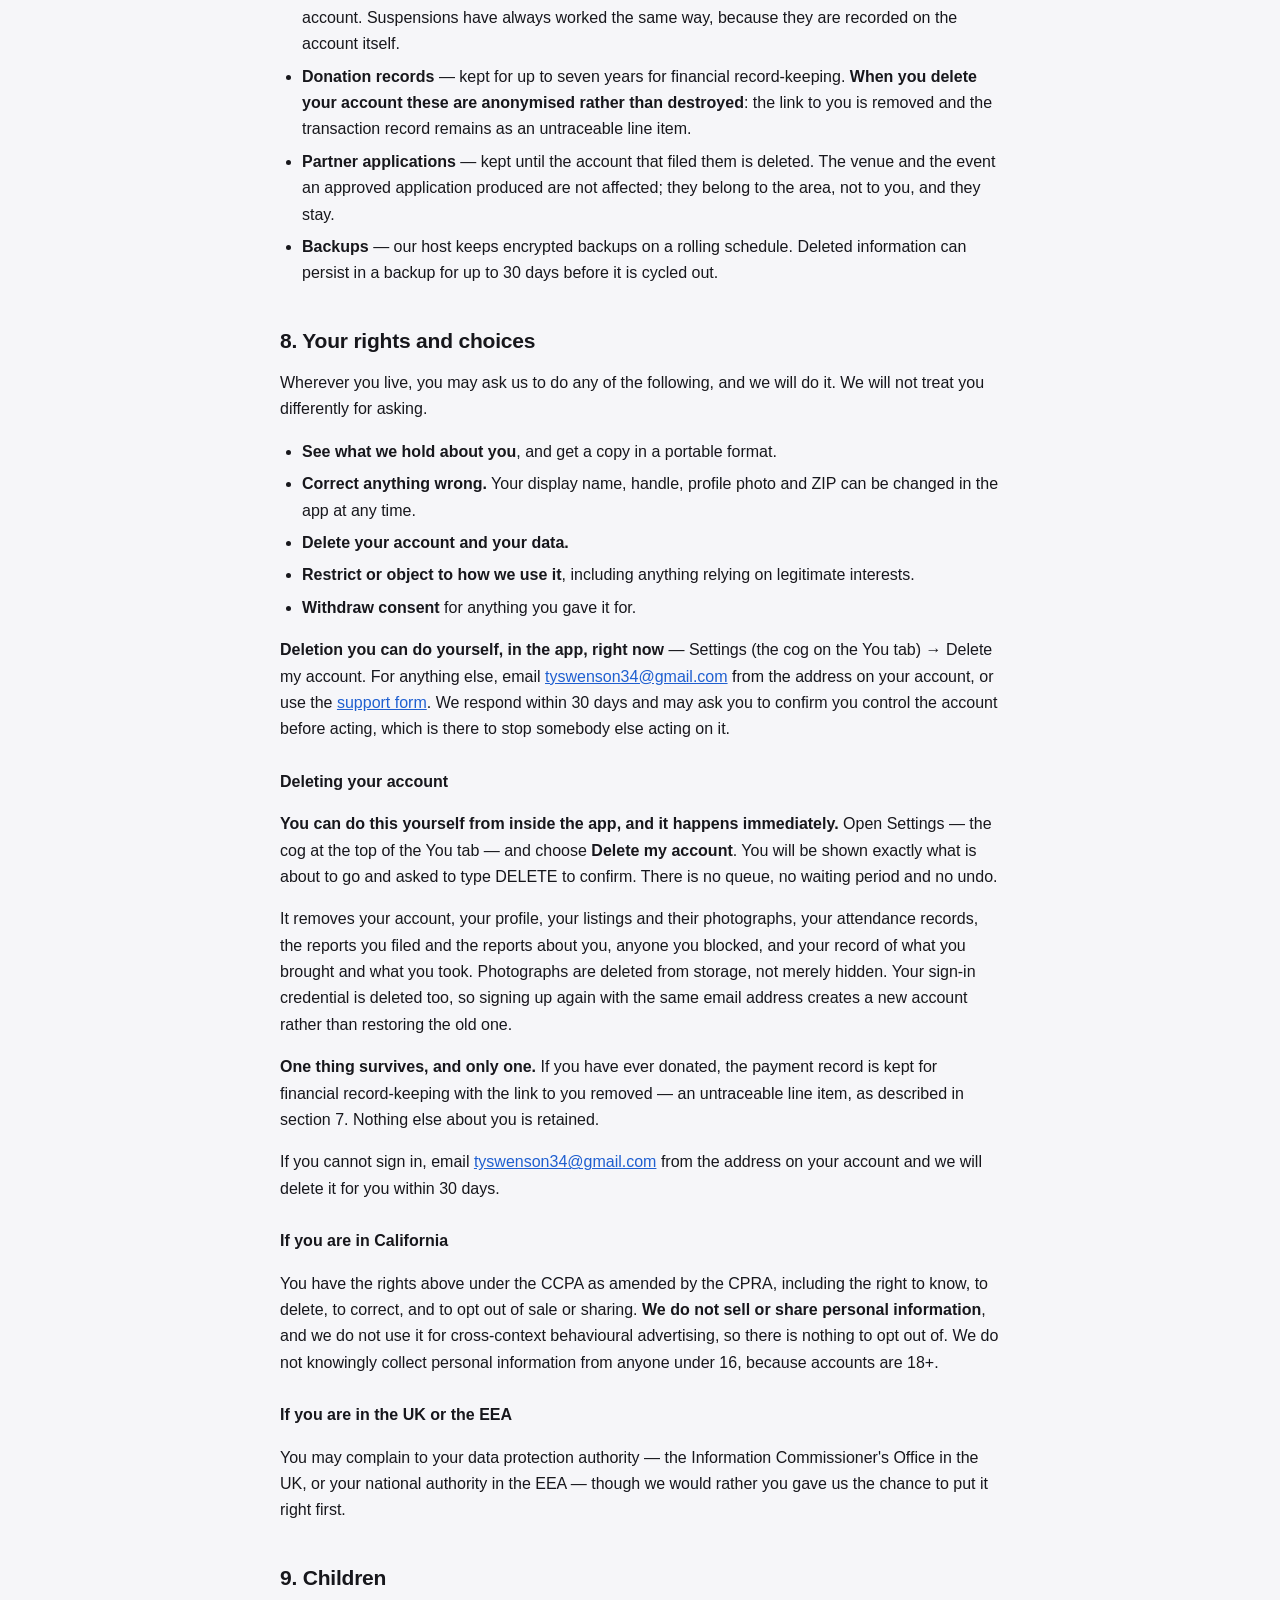
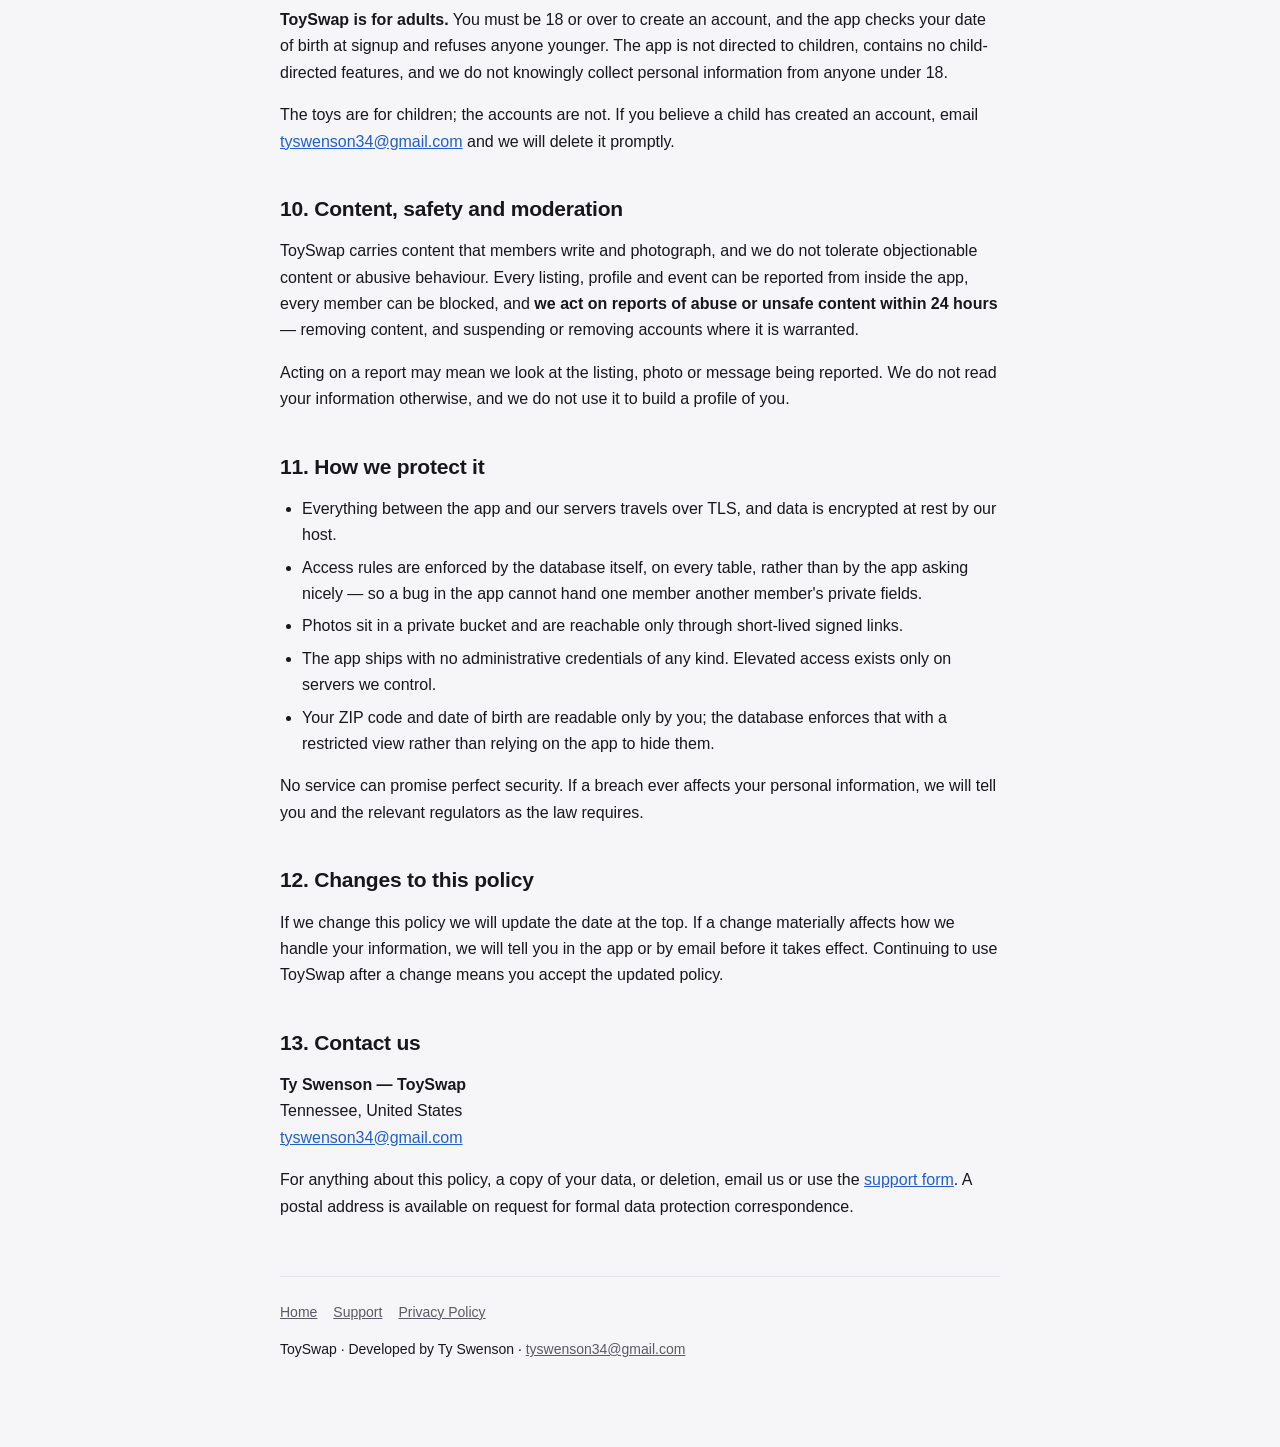
==== commit 220f9a6b: "Retention and deletion, rewritten to match what the database does The policy described retention the" ====
--- a/privacy.html
+++ b/privacy.html
@@ -223,10 +223,10 @@
   <ul>
     <li><strong>Your account and profile</strong> — while your account exists. Deleted within 30 days of you asking.</li>
     <li><strong>Listings and photos</strong> — until you delete or withdraw them, or until your account is deleted. A deleted photo is removed from storage, not merely hidden.</li>
-    <li><strong>Records of what changed hands</strong> — kept while both accounts exist, because the other person's record of what they received depends on it.</li>
-    <li><strong>Reports and moderation records</strong> — kept for up to two years after they are resolved, so a pattern of abuse cannot be erased by deleting an account and starting again. These are retained in a form tied to the report, not to a live profile.</li>
+    <li><strong>Records of what changed hands</strong> — kept while both accounts exist. Deleting your account deletes these records, which means the other person's totals go down too: their count of what they received was made partly of handovers with you, and those handovers no longer exist.</li>
+    <li><strong>Reports and moderation records</strong> — kept while the account they concern exists. Deleting your account deletes the reports you filed and the reports filed about you. We are telling you this rather than claiming otherwise: it means a member can clear a report against them by deleting their account. Suspensions have always worked the same way, because they are recorded on the account itself.</li>
     <li><strong>Donation records</strong> — kept for up to seven years for financial record-keeping. <strong>When you delete your account these are anonymised rather than destroyed</strong>: the link to you is removed and the transaction record remains as an untraceable line item.</li>
-    <li><strong>Partner applications</strong> — kept for up to two years after a decision, because an approved one is the record of why a venue was listed as verified.</li>
+    <li><strong>Partner applications</strong> — kept until the account that filed them is deleted. The venue and the event an approved application produced are not affected; they belong to the area, not to you, and they stay.</li>
     <li><strong>Backups</strong> — our host keeps encrypted backups on a rolling schedule. Deleted information can persist in a backup for up to 30 days before it is cycled out.</li>
   </ul>
 
@@ -243,19 +243,36 @@
     <li><strong>Withdraw consent</strong> for anything you gave it for.</li>
   </ul>
   <p>
-    Email <a href="mailto:tyswenson34@gmail.com">tyswenson34@gmail.com</a> from the address on your
+    <strong>Deletion you can do yourself, in the app, right now</strong> — Settings (the cog on
+    the You tab) → Delete my account. For anything else, email
+    <a href="mailto:tyswenson34@gmail.com">tyswenson34@gmail.com</a> from the address on your
     account, or use the <a href="/support">support form</a>. We respond within 30 days and may ask
     you to confirm you control the account before acting, which is there to stop somebody else
-    deleting your account.
+    acting on it.
   </p>
 
   <h3>Deleting your account</h3>
   <p>
-    Ask and we will delete your account, your profile, your listings, your photos, your attendance
-    records and your reports within 30 days, and email you to confirm when it is done. The two
-    exceptions are named in section 7: donation records are anonymised rather than destroyed, and
-    moderation records about serious abuse are kept for up to two years so that deleting an account
-    is not a way to wipe the slate.
+    <strong>You can do this yourself from inside the app, and it happens immediately.</strong>
+    Open Settings — the cog at the top of the You tab — and choose <strong>Delete my account</strong>.
+    You will be shown exactly what is about to go and asked to type DELETE to confirm. There is no
+    queue, no waiting period and no undo.
+  </p>
+  <p>
+    It removes your account, your profile, your listings and their photographs, your attendance
+    records, the reports you filed and the reports about you, anyone you blocked, and your record of
+    what you brought and what you took. Photographs are deleted from storage, not merely hidden.
+    Your sign-in credential is deleted too, so signing up again with the same email address creates
+    a new account rather than restoring the old one.
+  </p>
+  <p>
+    <strong>One thing survives, and only one.</strong> If you have ever donated, the payment record
+    is kept for financial record-keeping with the link to you removed — an untraceable line item, as
+    described in section 7. Nothing else about you is retained.
+  </p>
+  <p>
+    If you cannot sign in, email <a href="mailto:tyswenson34@gmail.com">tyswenson34@gmail.com</a>
+    from the address on your account and we will delete it for you within 30 days.
   </p>
 
   <h3>If you are in California</h3>
